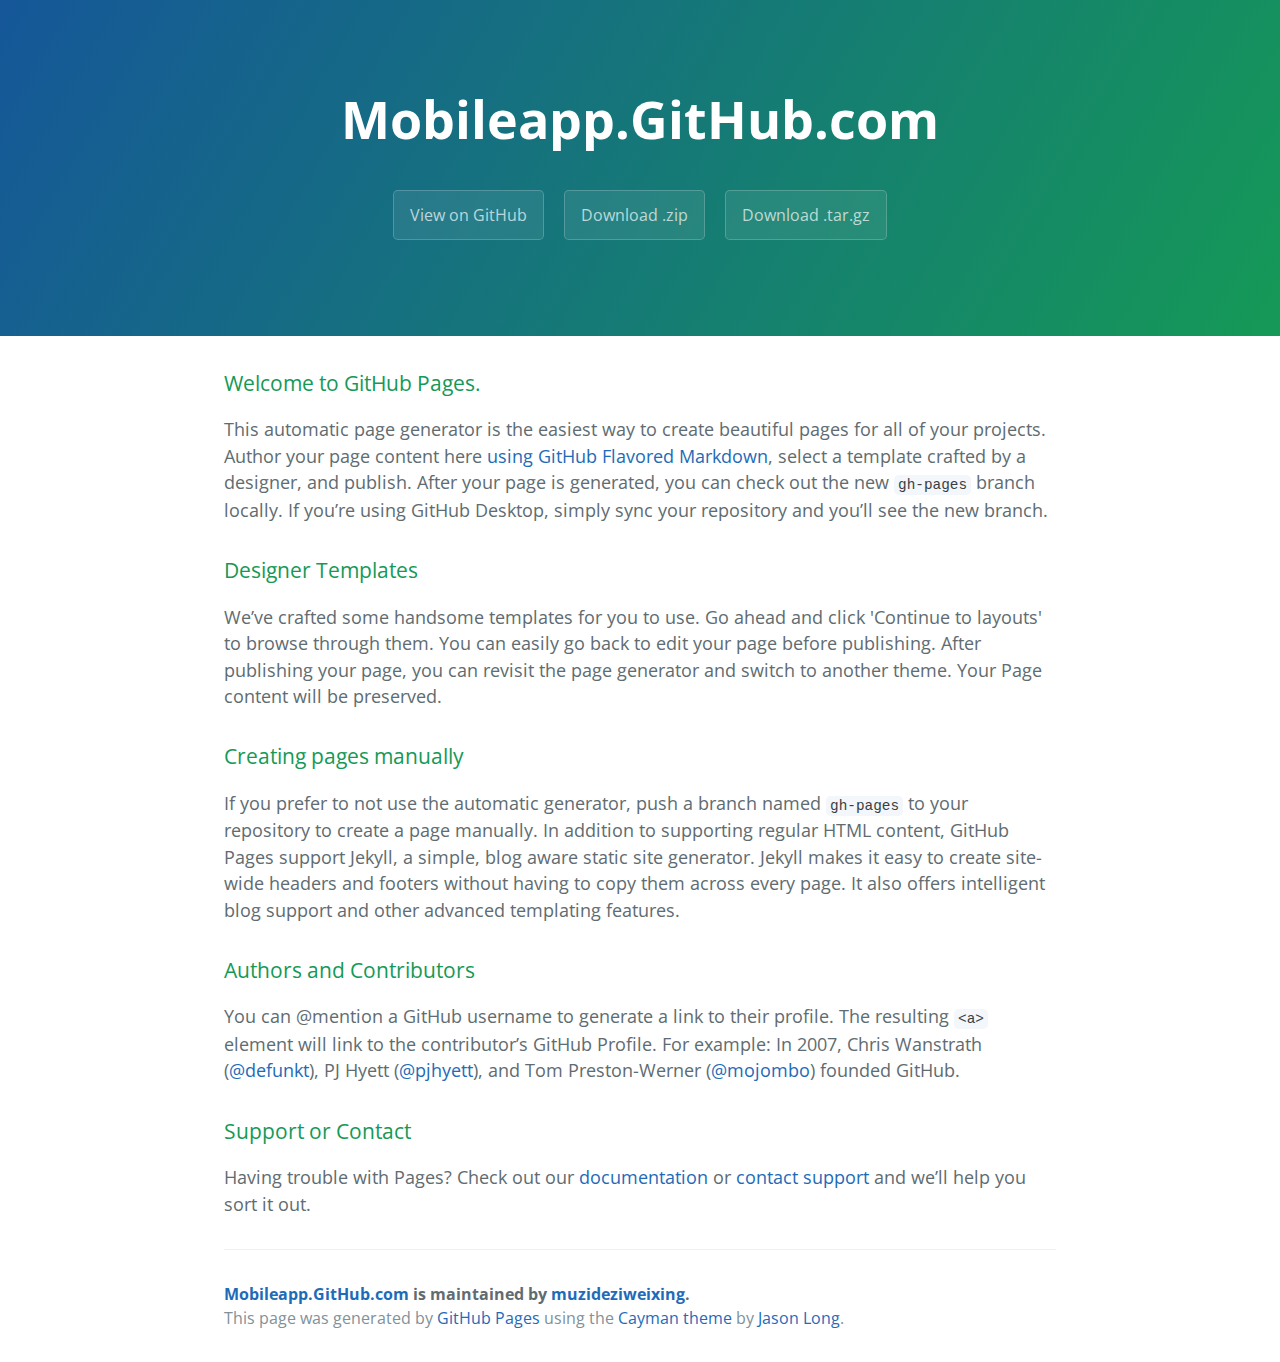
==== index.html @ cd582f94 "Create gh-pages branch via GitHub" ====
<!DOCTYPE html>
<html lang="en-us">
  <head>
    <meta charset="UTF-8">
    <title>Mobileapp.GitHub.com by muzideziweixing</title>
    <meta name="viewport" content="width=device-width, initial-scale=1">
    <link rel="stylesheet" type="text/css" href="stylesheets/normalize.css" media="screen">
    <link href='https://fonts.googleapis.com/css?family=Open+Sans:400,700' rel='stylesheet' type='text/css'>
    <link rel="stylesheet" type="text/css" href="stylesheets/stylesheet.css" media="screen">
    <link rel="stylesheet" type="text/css" href="stylesheets/github-light.css" media="screen">
  </head>
  <body>
    <section class="page-header">
      <h1 class="project-name">Mobileapp.GitHub.com</h1>
      <h2 class="project-tagline"></h2>
      <a href="https://github.com/muzideziweixing/mobileapp.github.com" class="btn">View on GitHub</a>
      <a href="https://github.com/muzideziweixing/mobileapp.github.com/zipball/master" class="btn">Download .zip</a>
      <a href="https://github.com/muzideziweixing/mobileapp.github.com/tarball/master" class="btn">Download .tar.gz</a>
    </section>

    <section class="main-content">
      <h3>
<a id="welcome-to-github-pages" class="anchor" href="#welcome-to-github-pages" aria-hidden="true"><span aria-hidden="true" class="octicon octicon-link"></span></a>Welcome to GitHub Pages.</h3>

<p>This automatic page generator is the easiest way to create beautiful pages for all of your projects. Author your page content here <a href="https://guides.github.com/features/mastering-markdown/">using GitHub Flavored Markdown</a>, select a template crafted by a designer, and publish. After your page is generated, you can check out the new <code>gh-pages</code> branch locally. If you’re using GitHub Desktop, simply sync your repository and you’ll see the new branch.</p>

<h3>
<a id="designer-templates" class="anchor" href="#designer-templates" aria-hidden="true"><span aria-hidden="true" class="octicon octicon-link"></span></a>Designer Templates</h3>

<p>We’ve crafted some handsome templates for you to use. Go ahead and click 'Continue to layouts' to browse through them. You can easily go back to edit your page before publishing. After publishing your page, you can revisit the page generator and switch to another theme. Your Page content will be preserved.</p>

<h3>
<a id="creating-pages-manually" class="anchor" href="#creating-pages-manually" aria-hidden="true"><span aria-hidden="true" class="octicon octicon-link"></span></a>Creating pages manually</h3>

<p>If you prefer to not use the automatic generator, push a branch named <code>gh-pages</code> to your repository to create a page manually. In addition to supporting regular HTML content, GitHub Pages support Jekyll, a simple, blog aware static site generator. Jekyll makes it easy to create site-wide headers and footers without having to copy them across every page. It also offers intelligent blog support and other advanced templating features.</p>

<h3>
<a id="authors-and-contributors" class="anchor" href="#authors-and-contributors" aria-hidden="true"><span aria-hidden="true" class="octicon octicon-link"></span></a>Authors and Contributors</h3>

<p>You can @mention a GitHub username to generate a link to their profile. The resulting <code>&lt;a&gt;</code> element will link to the contributor’s GitHub Profile. For example: In 2007, Chris Wanstrath (<a href="https://github.com/defunkt" class="user-mention">@defunkt</a>), PJ Hyett (<a href="https://github.com/pjhyett" class="user-mention">@pjhyett</a>), and Tom Preston-Werner (<a href="https://github.com/mojombo" class="user-mention">@mojombo</a>) founded GitHub.</p>

<h3>
<a id="support-or-contact" class="anchor" href="#support-or-contact" aria-hidden="true"><span aria-hidden="true" class="octicon octicon-link"></span></a>Support or Contact</h3>

<p>Having trouble with Pages? Check out our <a href="https://help.github.com/pages">documentation</a> or <a href="https://github.com/contact">contact support</a> and we’ll help you sort it out.</p>

      <footer class="site-footer">
        <span class="site-footer-owner"><a href="https://github.com/muzideziweixing/mobileapp.github.com">Mobileapp.GitHub.com</a> is maintained by <a href="https://github.com/muzideziweixing">muzideziweixing</a>.</span>

        <span class="site-footer-credits">This page was generated by <a href="https://pages.github.com">GitHub Pages</a> using the <a href="https://github.com/jasonlong/cayman-theme">Cayman theme</a> by <a href="https://twitter.com/jasonlong">Jason Long</a>.</span>
      </footer>

    </section>

  
  </body>
</html>
---- stylesheets/stylesheet.css ----
* {
  box-sizing: border-box; }

body {
  padding: 0;
  margin: 0;
  font-family: "Open Sans", "Helvetica Neue", Helvetica, Arial, sans-serif;
  font-size: 16px;
  line-height: 1.5;
  color: #606c71; }

a {
  color: #1e6bb8;
  text-decoration: none; }
  a:hover {
    text-decoration: underline; }

.btn {
  display: inline-block;
  margin-bottom: 1rem;
  color: rgba(255, 255, 255, 0.7);
  background-color: rgba(255, 255, 255, 0.08);
  border-color: rgba(255, 255, 255, 0.2);
  border-style: solid;
  border-width: 1px;
  border-radius: 0.3rem;
  transition: color 0.2s, background-color 0.2s, border-color 0.2s; }
  .btn + .btn {
    margin-left: 1rem; }

.btn:hover {
  color: rgba(255, 255, 255, 0.8);
  text-decoration: none;
  background-color: rgba(255, 255, 255, 0.2);
  border-color: rgba(255, 255, 255, 0.3); }

@media screen and (min-width: 64em) {
  .btn {
    padding: 0.75rem 1rem; } }

@media screen and (min-width: 42em) and (max-width: 64em) {
  .btn {
    padding: 0.6rem 0.9rem;
    font-size: 0.9rem; } }

@media screen and (max-width: 42em) {
  .btn {
    display: block;
    width: 100%;
    padding: 0.75rem;
    font-size: 0.9rem; }
    .btn + .btn {
      margin-top: 1rem;
      margin-left: 0; } }

.page-header {
  color: #fff;
  text-align: center;
  background-color: #159957;
  background-image: linear-gradient(120deg, #155799, #159957); }

@media screen and (min-width: 64em) {
  .page-header {
    padding: 5rem 6rem; } }

@media screen and (min-width: 42em) and (max-width: 64em) {
  .page-header {
    padding: 3rem 4rem; } }

@media screen and (max-width: 42em) {
  .page-header {
    padding: 2rem 1rem; } }

.project-name {
  margin-top: 0;
  margin-bottom: 0.1rem; }

@media screen and (min-width: 64em) {
  .project-name {
    font-size: 3.25rem; } }

@media screen and (min-width: 42em) and (max-width: 64em) {
  .project-name {
    font-size: 2.25rem; } }

@media screen and (max-width: 42em) {
  .project-name {
    font-size: 1.75rem; } }

.project-tagline {
  margin-bottom: 2rem;
  font-weight: normal;
  opacity: 0.7; }

@media screen and (min-width: 64em) {
  .project-tagline {
    font-size: 1.25rem; } }

@media screen and (min-width: 42em) and (max-width: 64em) {
  .project-tagline {
    font-size: 1.15rem; } }

@media screen and (max-width: 42em) {
  .project-tagline {
    font-size: 1rem; } }

.main-content :first-child {
  margin-top: 0; }
.main-content img {
  max-width: 100%; }
.main-content h1, .main-content h2, .main-content h3, .main-content h4, .main-content h5, .main-content h6 {
  margin-top: 2rem;
  margin-bottom: 1rem;
  font-weight: normal;
  color: #159957; }
.main-content p {
  margin-bottom: 1em; }
.main-content code {
  padding: 2px 4px;
  font-family: Consolas, "Liberation Mono", Menlo, Courier, monospace;
  font-size: 0.9rem;
  color: #383e41;
  background-color: #f3f6fa;
  border-radius: 0.3rem; }
.main-content pre {
  padding: 0.8rem;
  margin-top: 0;
  margin-bottom: 1rem;
  font: 1rem Consolas, "Liberation Mono", Menlo, Courier, monospace;
  color: #567482;
  word-wrap: normal;
  background-color: #f3f6fa;
  border: solid 1px #dce6f0;
  border-radius: 0.3rem; }
  .main-content pre > code {
    padding: 0;
    margin: 0;
    font-size: 0.9rem;
    color: #567482;
    word-break: normal;
    white-space: pre;
    background: transparent;
    border: 0; }
.main-content .highlight {
  margin-bottom: 1rem; }
  .main-content .highlight pre {
    margin-bottom: 0;
    word-break: normal; }
.main-content .highlight pre, .main-content pre {
  padding: 0.8rem;
  overflow: auto;
  font-size: 0.9rem;
  line-height: 1.45;
  border-radius: 0.3rem; }
.main-content pre code, .main-content pre tt {
  display: inline;
  max-width: initial;
  padding: 0;
  margin: 0;
  overflow: initial;
  line-height: inherit;
  word-wrap: normal;
  background-color: transparent;
  border: 0; }
  .main-content pre code:before, .main-content pre code:after, .main-content pre tt:before, .main-content pre tt:after {
    content: normal; }
.main-content ul, .main-content ol {
  margin-top: 0; }
.main-content blockquote {
  padding: 0 1rem;
  margin-left: 0;
  color: #819198;
  border-left: 0.3rem solid #dce6f0; }
  .main-content blockquote > :first-child {
    margin-top: 0; }
  .main-content blockquote > :last-child {
    margin-bottom: 0; }
.main-content table {
  display: block;
  width: 100%;
  overflow: auto;
  word-break: normal;
  word-break: keep-all; }
  .main-content table th {
    font-weight: bold; }
  .main-content table th, .main-content table td {
    padding: 0.5rem 1rem;
    border: 1px solid #e9ebec; }
.main-content dl {
  padding: 0; }
  .main-content dl dt {
    padding: 0;
    margin-top: 1rem;
    font-size: 1rem;
    font-weight: bold; }
  .main-content dl dd {
    padding: 0;
    margin-bottom: 1rem; }
.main-content hr {
  height: 2px;
  padding: 0;
  margin: 1rem 0;
  background-color: #eff0f1;
  border: 0; }

@media screen and (min-width: 64em) {
  .main-content {
    max-width: 64rem;
    padding: 2rem 6rem;
    margin: 0 auto;
    font-size: 1.1rem; } }

@media screen and (min-width: 42em) and (max-width: 64em) {
  .main-content {
    padding: 2rem 4rem;
    font-size: 1.1rem; } }

@media screen and (max-width: 42em) {
  .main-content {
    padding: 2rem 1rem;
    font-size: 1rem; } }

.site-footer {
  padding-top: 2rem;
  margin-top: 2rem;
  border-top: solid 1px #eff0f1; }

.site-footer-owner {
  display: block;
  font-weight: bold; }

.site-footer-credits {
  color: #819198; }

@media screen and (min-width: 64em) {
  .site-footer {
    font-size: 1rem; } }

@media screen and (min-width: 42em) and (max-width: 64em) {
  .site-footer {
    font-size: 1rem; } }

@media screen and (max-width: 42em) {
  .site-footer {
    font-size: 0.9rem; } }
---- stylesheets/github-light.css ----
/*
The MIT License (MIT)

Copyright (c) 2016 GitHub, Inc.

Permission is hereby granted, free of charge, to any person obtaining a copy
of this software and associated documentation files (the "Software"), to deal
in the Software without restriction, including without limitation the rights
to use, copy, modify, merge, publish, distribute, sublicense, and/or sell
copies of the Software, and to permit persons to whom the Software is
furnished to do so, subject to the following conditions:

The above copyright notice and this permission notice shall be included in all
copies or substantial portions of the Software.

THE SOFTWARE IS PROVIDED "AS IS", WITHOUT WARRANTY OF ANY KIND, EXPRESS OR
IMPLIED, INCLUDING BUT NOT LIMITED TO THE WARRANTIES OF MERCHANTABILITY,
FITNESS FOR A PARTICULAR PURPOSE AND NONINFRINGEMENT. IN NO EVENT SHALL THE
AUTHORS OR COPYRIGHT HOLDERS BE LIABLE FOR ANY CLAIM, DAMAGES OR OTHER
LIABILITY, WHETHER IN AN ACTION OF CONTRACT, TORT OR OTHERWISE, ARISING FROM,
OUT OF OR IN CONNECTION WITH THE SOFTWARE OR THE USE OR OTHER DEALINGS IN THE
SOFTWARE.

*/

.pl-c /* comment */ {
  color: #969896;
}

.pl-c1 /* constant, variable.other.constant, support, meta.property-name, support.constant, support.variable, meta.module-reference, markup.raw, meta.diff.header */,
.pl-s .pl-v /* string variable */ {
  color: #0086b3;
}

.pl-e /* entity */,
.pl-en /* entity.name */ {
  color: #795da3;
}

.pl-smi /* variable.parameter.function, storage.modifier.package, storage.modifier.import, storage.type.java, variable.other */,
.pl-s .pl-s1 /* string source */ {
  color: #333;
}

.pl-ent /* entity.name.tag */ {
  color: #63a35c;
}

.pl-k /* keyword, storage, storage.type */ {
  color: #a71d5d;
}

.pl-s /* string */,
.pl-pds /* punctuation.definition.string, string.regexp.character-class */,
.pl-s .pl-pse .pl-s1 /* string punctuation.section.embedded source */,
.pl-sr /* string.regexp */,
.pl-sr .pl-cce /* string.regexp constant.character.escape */,
.pl-sr .pl-sre /* string.regexp source.ruby.embedded */,
.pl-sr .pl-sra /* string.regexp string.regexp.arbitrary-repitition */ {
  color: #183691;
}

.pl-v /* variable */ {
  color: #ed6a43;
}

.pl-id /* invalid.deprecated */ {
  color: #b52a1d;
}

.pl-ii /* invalid.illegal */ {
  color: #f8f8f8;
  background-color: #b52a1d;
}

.pl-sr .pl-cce /* string.regexp constant.character.escape */ {
  font-weight: bold;
  color: #63a35c;
}

.pl-ml /* markup.list */ {
  color: #693a17;
}

.pl-mh /* markup.heading */,
.pl-mh .pl-en /* markup.heading entity.name */,
.pl-ms /* meta.separator */ {
  font-weight: bold;
  color: #1d3e81;
}

.pl-mq /* markup.quote */ {
  color: #008080;
}

.pl-mi /* markup.italic */ {
  font-style: italic;
  color: #333;
}

.pl-mb /* markup.bold */ {
  font-weight: bold;
  color: #333;
}

.pl-md /* markup.deleted, meta.diff.header.from-file */ {
  color: #bd2c00;
  background-color: #ffecec;
}

.pl-mi1 /* markup.inserted, meta.diff.header.to-file */ {
  color: #55a532;
  background-color: #eaffea;
}

.pl-mdr /* meta.diff.range */ {
  font-weight: bold;
  color: #795da3;
}

.pl-mo /* meta.output */ {
  color: #1d3e81;
}
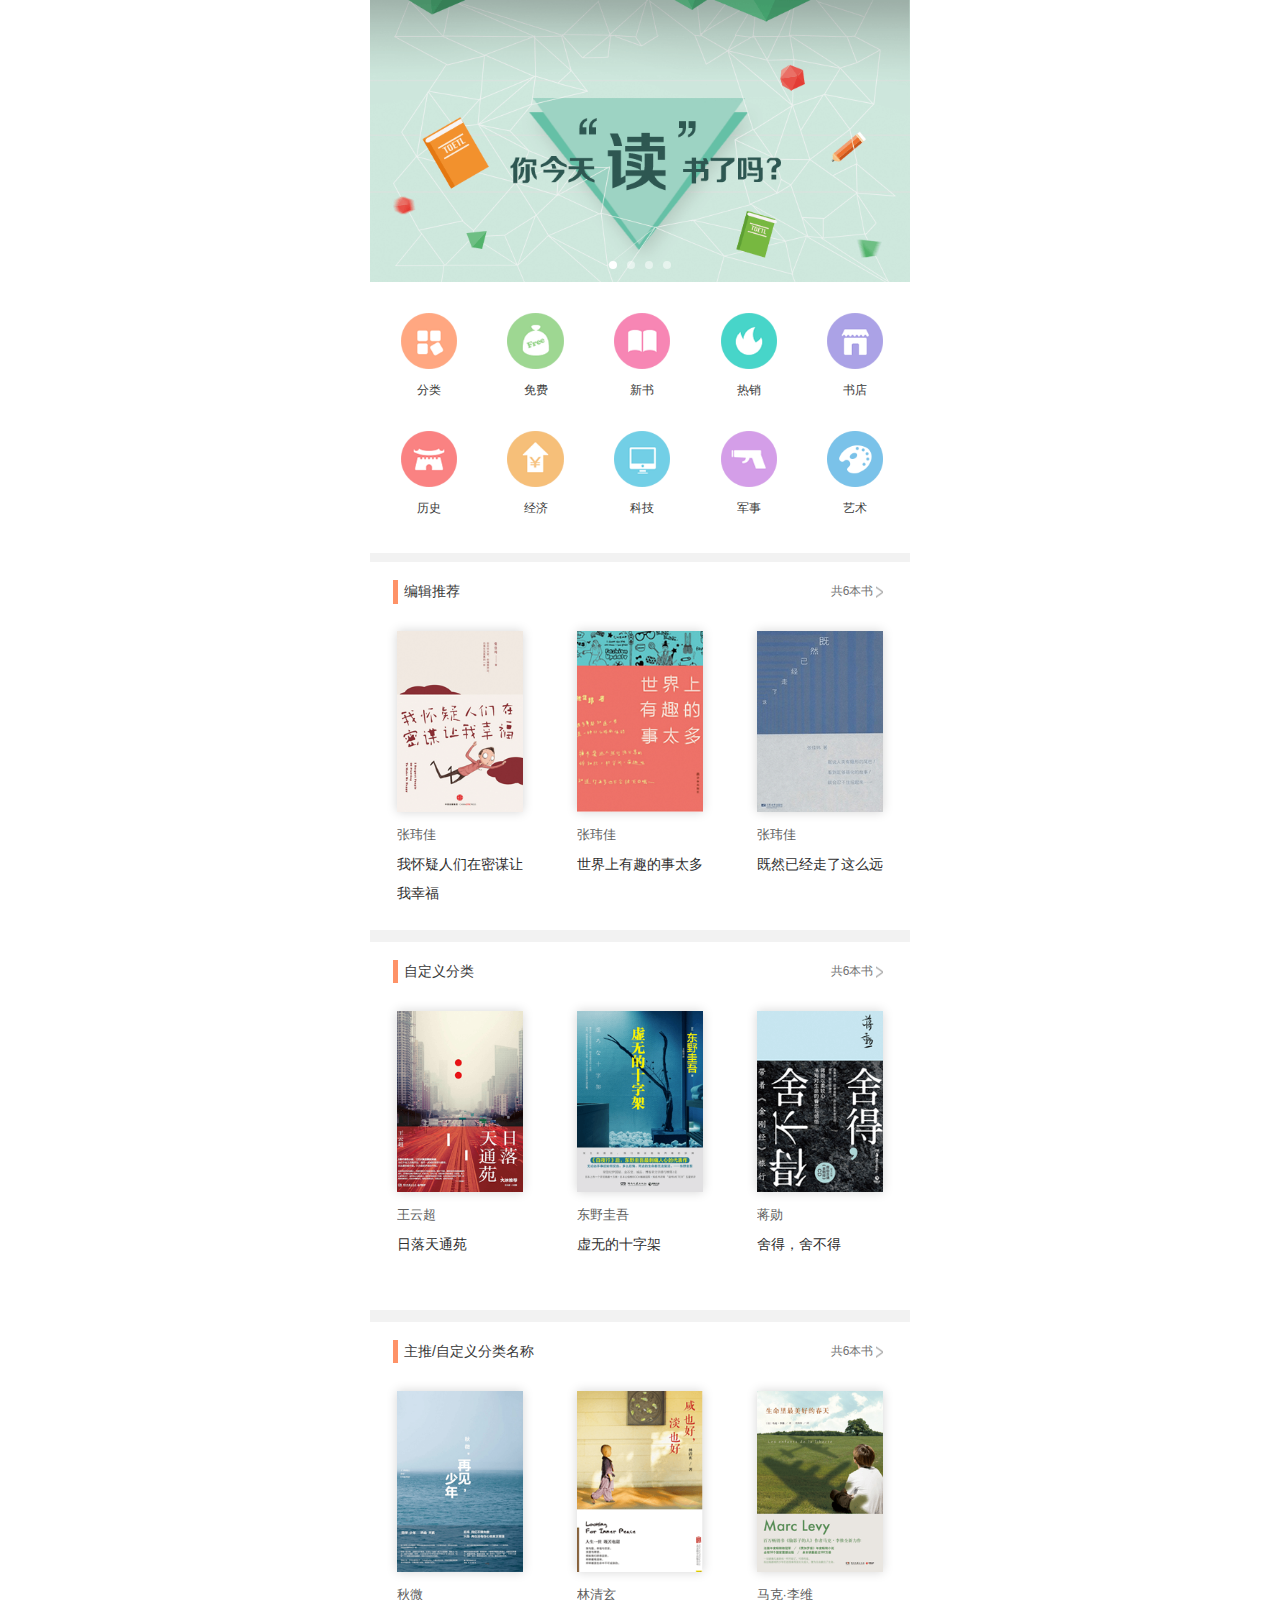
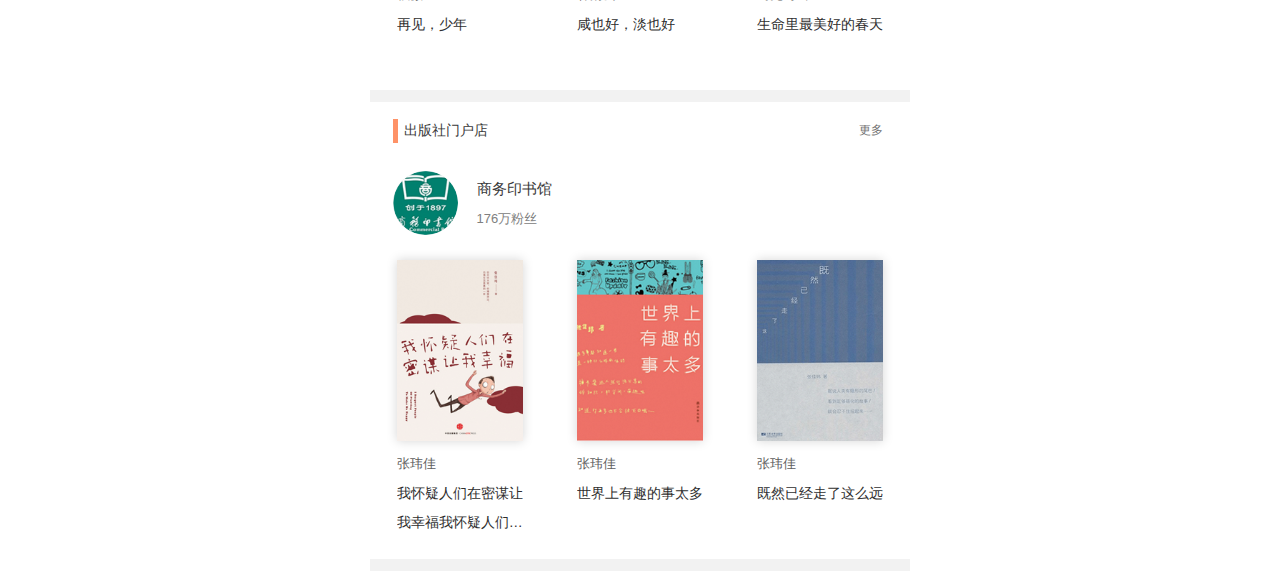
==== commit c43fed6b: "newpage" ====
--- a/index.html
+++ b/index.html
@@ -1,57 +1,292 @@
 <!DOCTYPE html>
-<html lang="en-us">
-  <head>
-    <meta charset="UTF-8">
-    <title>Mobileapp.GitHub.com by muzideziweixing</title>
-    <meta name="viewport" content="width=device-width, initial-scale=1">
-    <link rel="stylesheet" type="text/css" href="stylesheets/normalize.css" media="screen">
-    <link href='https://fonts.googleapis.com/css?family=Open+Sans:400,700' rel='stylesheet' type='text/css'>
-    <link rel="stylesheet" type="text/css" href="stylesheets/stylesheet.css" media="screen">
-    <link rel="stylesheet" type="text/css" href="stylesheets/github-light.css" media="screen">
-  </head>
-  <body>
-    <section class="page-header">
-      <h1 class="project-name">Mobileapp.GitHub.com</h1>
-      <h2 class="project-tagline"></h2>
-      <a href="https://github.com/muzideziweixing/mobileapp.github.com" class="btn">View on GitHub</a>
-      <a href="https://github.com/muzideziweixing/mobileapp.github.com/zipball/master" class="btn">Download .zip</a>
-      <a href="https://github.com/muzideziweixing/mobileapp.github.com/tarball/master" class="btn">Download .tar.gz</a>
-    </section>
-
-    <section class="main-content">
-      <h3>
-<a id="welcome-to-github-pages" class="anchor" href="#welcome-to-github-pages" aria-hidden="true"><span aria-hidden="true" class="octicon octicon-link"></span></a>Welcome to GitHub Pages.</h3>
-
-<p>This automatic page generator is the easiest way to create beautiful pages for all of your projects. Author your page content here <a href="https://guides.github.com/features/mastering-markdown/">using GitHub Flavored Markdown</a>, select a template crafted by a designer, and publish. After your page is generated, you can check out the new <code>gh-pages</code> branch locally. If you’re using GitHub Desktop, simply sync your repository and you’ll see the new branch.</p>
-
-<h3>
-<a id="designer-templates" class="anchor" href="#designer-templates" aria-hidden="true"><span aria-hidden="true" class="octicon octicon-link"></span></a>Designer Templates</h3>
-
-<p>We’ve crafted some handsome templates for you to use. Go ahead and click 'Continue to layouts' to browse through them. You can easily go back to edit your page before publishing. After publishing your page, you can revisit the page generator and switch to another theme. Your Page content will be preserved.</p>
-
-<h3>
-<a id="creating-pages-manually" class="anchor" href="#creating-pages-manually" aria-hidden="true"><span aria-hidden="true" class="octicon octicon-link"></span></a>Creating pages manually</h3>
-
-<p>If you prefer to not use the automatic generator, push a branch named <code>gh-pages</code> to your repository to create a page manually. In addition to supporting regular HTML content, GitHub Pages support Jekyll, a simple, blog aware static site generator. Jekyll makes it easy to create site-wide headers and footers without having to copy them across every page. It also offers intelligent blog support and other advanced templating features.</p>
-
-<h3>
-<a id="authors-and-contributors" class="anchor" href="#authors-and-contributors" aria-hidden="true"><span aria-hidden="true" class="octicon octicon-link"></span></a>Authors and Contributors</h3>
-
-<p>You can @mention a GitHub username to generate a link to their profile. The resulting <code>&lt;a&gt;</code> element will link to the contributor’s GitHub Profile. For example: In 2007, Chris Wanstrath (<a href="https://github.com/defunkt" class="user-mention">@defunkt</a>), PJ Hyett (<a href="https://github.com/pjhyett" class="user-mention">@pjhyett</a>), and Tom Preston-Werner (<a href="https://github.com/mojombo" class="user-mention">@mojombo</a>) founded GitHub.</p>
-
-<h3>
-<a id="support-or-contact" class="anchor" href="#support-or-contact" aria-hidden="true"><span aria-hidden="true" class="octicon octicon-link"></span></a>Support or Contact</h3>
-
-<p>Having trouble with Pages? Check out our <a href="https://help.github.com/pages">documentation</a> or <a href="https://github.com/contact">contact support</a> and we’ll help you sort it out.</p>
-
-      <footer class="site-footer">
-        <span class="site-footer-owner"><a href="https://github.com/muzideziweixing/mobileapp.github.com">Mobileapp.GitHub.com</a> is maintained by <a href="https://github.com/muzideziweixing">muzideziweixing</a>.</span>
-
-        <span class="site-footer-credits">This page was generated by <a href="https://pages.github.com">GitHub Pages</a> using the <a href="https://github.com/jasonlong/cayman-theme">Cayman theme</a> by <a href="https://twitter.com/jasonlong">Jason Long</a>.</span>
-      </footer>
-
-    </section>
-
-  
-  </body>
-</html>
+<html>
+	<head>   
+		<meta http-equiv="Content-Type" content="text/html; charset=utf-8" />
+		<meta name="viewport" content="user-scalable=no, initial-scale=1.0,width=device-width, maximum-scale=1.0"/>
+		<meta name="apple-mobile-web-app-capable" content="yes"/>
+		<meta content="yes" name="apple-touch-fullscreen">
+		<meta name="apple-mobile-web-app-status-bar-style" content="black"> 
+		<meta content="telephone=no,email=no" name="format-detection">
+		<meta http-equiv="Cache-Control" content="no-cache" />     
+		<title>泛媒商城</title>
+		<script src="js/flexible.js" type="text/javascript" charset="utf-8"></script>
+		<link rel="stylesheet" type="text/css" href="css/style.css"/>
+		<link rel="stylesheet" type="text/css" href="css/swiper.css"/> 
+	</head>
+	<body>
+		<div class="view-box">
+			<div class="content main-scroll" >
+				<div class="banner-carousel swiper-container">
+					<div class="swiper-wrapper">
+						<div class="banner-slide swiper-slide">
+							<a href="javascript:viod(0);"><img src="images/banner/bannerImg05.png"></a>
+						</div>
+						<div class="banner-slide swiper-slide">
+							<a href="javascript:viod(0);"><img src="images/banner/bannerImg01.png"></a>
+						</div>
+						<div class="banner-slide swiper-slide">
+							<a href="javascript:viod(0);"><img src="images/banner/bannerImg02.png"></a>
+						</div>
+						<div class="banner-slide swiper-slide">
+							<a href="javascript:viod(0);"><img src="images/banner/bannerImg03.png"></a>
+						</div>
+					</div> 
+					<div class="pagination swiper-pagination-bullets">
+						<span></span>
+						<span></span>
+					</div>
+				</div>
+				<div class="column-box clearfix">
+					<ul>
+						<li>
+							<a href="bookClassify.html">
+								<div class="column-bg">
+									<img src="images/column/columnImg01.png" />
+								</div>
+								<p>分类</p>
+							</a>
+						</li>
+						<li>
+							<a href="freeBook.html">
+								<div class="column-bg">
+									<img src="images/column/columnImg02.png" />
+								</div>
+								<p>免费</p>
+							</a>
+						</li>
+						<li>
+							<a href="newBook.html">
+								<div class="column-bg">
+									<img src="images/column/columnImg03.png" />
+								</div>
+								<p>新书</p>
+							</a>
+						</li>
+						<li>
+							<a href="hotSale.html">
+								<div class="column-bg">
+									<img src="images/column/columnImg04.png" />
+								</div>
+								<p>热销</p>
+							</a>
+						</li>
+						<li>
+							<a href="store.html">
+								<div class="column-bg">
+									<img src="images/column/columnImg05.png" />
+								</div>
+								<p>书店</p>
+							</a>
+						</li>
+						<li>
+							<a href="dataNone.html">
+								<div class="column-bg">
+									<img src="images/column/columnImg06.png" />
+								</div>
+								<p>历史</p>
+							</a>
+						</li>
+						<li>
+							<a href="dataNone.html">
+								<div class="column-bg">
+									<img src="images/column/columnImg07.png" />
+								</div>
+								<p>经济</p>
+							</a>
+						</li>
+						<li>
+							<a href="dataNone.html">
+								<div class="column-bg">
+									<img src="images/column/columnImg08.png" />
+								</div>
+								<p>科技</p>
+							</a>
+						</li>
+						<li>
+							<a href="dataNone.html">
+								<div class="column-bg">
+									<img src="images/column/columnImg09.png" />
+								</div>
+								<p>军事</p>
+							</a>
+						</li>
+						<li>
+							<a href="dataNone.html">
+								<div class="column-bg">
+									<img src="images/column/columnImg10.png" />
+								</div>
+								<p>艺术</p>
+							</a>
+						</li>
+					</ul>
+				</div>
+				<div class="edit-recom-a">
+					<div class="edit-a-title">
+						<h5>编辑推荐</h5>
+						<a href="javascript:void(0);">共6本书</a>
+					</div>
+					<div class="edit-list clearfix">
+						<ul>
+							<li>
+								<a href="javascript:void(0);">
+									<div class="book-bg">
+										<img src="images/book/book01.png" />
+									</div>
+									<span>张玮佳</span>
+									<p>我怀疑人们在密谋让我幸福</p>
+								</a>
+							</li>
+							<li>
+								<a href="javascript:void(0);">
+									<div class="book-bg">
+										<img src="images/book/book02.png" />
+									</div>
+									<span>张玮佳</span>
+									<p>世界上有趣的事太多</p>
+								</a>
+							</li>
+							<li>
+								<a href="javascript:void(0);">
+									<div class="book-bg">
+										<img src="images/book/book03.png" />
+									</div>
+									<span>张玮佳</span>
+									<p>既然已经走了这么远</p>
+								</a>
+							</li>
+						</ul>
+					</div>
+				</div>
+				<div class="edit-recom-a">
+					<div class="edit-a-title">
+						<h5>自定义分类</h5>
+						<a href="javascript:void(0);">共6本书</a>
+					</div>
+					<div class="edit-list clearfix">
+						<ul>
+							<li>
+								<a href="javascript:void(0);">
+									<div class="book-bg">
+										<img src="images/book/book04.png" />
+									</div>
+									<span>王云超</span>
+									<p>日落天通苑</p>
+								</a>
+							</li>
+							<li>
+								<a href="javascript:void(0);">
+									<div class="book-bg">
+										<img src="images/book/book05.png" />
+									</div>
+									<span>东野圭吾</span>
+									<p>虚无的十字架</p>
+								</a>
+							</li>
+							<li>
+								<a href="javascript:void(0);">
+									<div class="book-bg">
+										<img src="images/book/book06.png" />
+									</div>
+									<span>蒋勋</span>
+									<p>舍得，舍不得</p>
+								</a>
+							</li>
+						</ul>
+					</div>
+				</div>
+				<div class="edit-recom-a">
+					<div class="edit-a-title">
+						<h5>主推/自定义分类名称</h5>
+						<a href="javascript:void(0);">共6本书</a>
+					</div>
+					<div class="edit-list clearfix">
+						<ul>
+							<li>
+								<a href="javascript:void(0);">
+									<div class="book-bg">
+										<img src="images/book/book07.png" />
+									</div>
+									<span>秋微</span>
+									<p>再见，少年</p>
+								</a>
+							</li>
+							<li>
+								<a href="javascript:void(0);">
+									<div class="book-bg">
+										<img src="images/book/book08.png" />
+									</div>
+									<span>林清玄</span>
+									<p>咸也好，淡也好</p>
+								</a>
+							</li>
+							<li>
+								<a href="javascript:void(0);">
+									<div class="book-bg">
+										<img src="images/book/book09.png" />
+									</div>
+									<span>马克·李维</span>
+									<p>生命里最美好的春天</p>
+								</a>
+							</li>
+						</ul>
+					</div>
+				</div>
+				<div class="edit-recom-b">
+					<div class="edit-b-title">
+						<h5>出版社门户店</h5>
+						<a href="javascript:void(0);">更多</a>
+					</div>
+					<div class="publisher-b">
+						<div class="publisher-bg">
+							<img src="images/logo/logo01.png" />
+						</div>
+						<div class="publisher-b-info">
+							<p>商务印书馆</p>
+							<a>176万粉丝</a>
+						</div>
+					</div>
+					<div class="edit-list clearfix">
+						<ul>
+							<li>
+								<a href="javascript:void(0);">
+									<div class="book-bg">
+										<img src="images/book/book01.png" />
+									</div>
+									<span>张玮佳</span>
+									<p>我怀疑人们在密谋让我幸福我怀疑人们在密谋让我幸福</p>
+								</a>
+							</li>
+							<li>
+								<a href="javascript:void(0);">
+									<div class="book-bg">
+										<img src="images/book/book02.png" />
+									</div>
+									<span>张玮佳</span>
+									<p>世界上有趣的事太多</p>
+								</a>
+							</li>
+							<li>
+								<a href="javascript:void(0);">
+									<div class="book-bg">
+										<img src="images/book/book03.png" />
+									</div>
+									<span>张玮佳</span>
+									<p>既然已经走了这么远</p>
+								</a>
+							</li>
+						</ul>
+					</div>
+				</div>
+			</div>
+		</div>
+		<script src="js/swiper.min.js" type="text/javascript" charset="utf-8"></script>
+		<script type="text/javascript">
+			var mySwiper = new Swiper('.swiper-container',{
+			    loop: true,
+			    pagination: '.pagination',
+    			paginationClickable: '.pagination',
+			});  
+			setInterval("mySwiper.slideNext()", 2000);
+		</script>
+	</body>
+</html>--- a/css/style.css
+++ b/css/style.css
@@ -0,0 +1,160 @@
+@charset 'UTF-8';
+/*cssReset*/
+html{ color: #000; /*background: #f2f2f2;*/ -webkit-text-size-adjust: 100%; -ms-text-size-adjust: 100%}
+article,aside,blockquote,body,button,code,dd,details,div,dl,dt,fieldset,figcaption,figure,footer,form,h1,h2,h3,h4,h5,h6,header,hgroup,hr,input,legend,li,menu,nav,ol,p,pre,section,td,textarea,th,ul { margin: 0; padding: 0; -webkit-tap-highlight-color: rgba(0,0,0,0); -webkit-touch-callout:none; -webkit-user-select:none; -khtml-user-select:none; -moz-user-select:none; -ms-user-select:none; user-select:none;}
+input,select,textarea { font-size: 100%; }
+table { border-collapse: collapse; border-spacing: 0; }
+fieldset,img { border: 0; }
+abbr,acronym { border: 0; font-variant: normal; }
+del { text-decoration: line-through; }
+address,caption,cite,code,dfn,em,th,var { font-style: normal; font-weight: 500; }
+ol,ul { list-style: none; }
+caption,th { text-align: left; }
+h1,h2,h3,h4,h5,h6 { font-size: 100%; font-weight: 500;}
+q:after,q:before { content: ''; }
+sub,sup { font-size: 75%; line-height: 0; position: relative; vertical-align: baseline; }
+a,ins { text-decoration: none; }
+body{ font-family: "Helvetica Neue",Helvetica,Arial,sans-serif; }
+/*clearfix*/
+.clearfix:before, .clearfix:after { content:""; display:table; }
+.clearfix:after { clear:both; overflow:hidden;}
+.clearfix { zoom:1;}
+.view-box{ width: 100%; /*height: auto; overflow: auto; -webkit-overflow-scrolling:touch;*/ }
+/*#main-scroll{ overflow: scroll; -webkit-overflow-scrolling: touch; -webkit-transform: translate3d(0,0,0)}*/
+.content{ width: 10rem; margin: 0 auto; height: auto;}
+.banner-carousel{width: 100%; height: 5.2267rem;}
+.banner-slide{ display: block; width: 10rem; height: 100%; float: left; background: #f0f0f0;}
+.banner-slide a{ display: block; width: 100%; height: 100%; vertical-align: middle; overflow: hidden;}
+.banner-slide img{ width: 100%; height: 100%; border: 0;}
+/*column-box*/
+.column-box{ width: 10rem; height: auto; padding-top: 0.24rem; padding-bottom: 0.4267rem; background: #fff; border-bottom: 9px solid #f2f2f2;}
+.column-box ul{ box-sizing: border-box; width: 100%; height: 100%; padding-left: 0.1067rem; }
+.column-box ul li{ box-sizing: border-box; width: 1.9733rem; padding: 0.3333rem 0.4667rem 0 0.4667rem; float: left;}
+.column-box ul li a{ display: block;}
+.column-bg{ background: #f0f0f0; width: 1.04rem; height: 1.04rem; border-radius: 0.52rem;}
+.column-box ul li img{ width: 100%;}
+.column-box ul li p{ width: 100%; height: 0.8rem; line-height: 0.8rem; text-align: center; font-size: 12px; color: #393939;}
+/*edit-recom-a*/
+.edit-recom-a{ width: 10rem; background: #fff; border-bottom: 12px solid #f2f2f2;}
+.edit-a-title{ box-sizing: border-box; width: 10rem; height: 1.28rem; padding: 0.3333rem 0.4933rem 0.4267rem 0.4267rem; position: relative;}
+.edit-a-title h5{ width: 5.3333rem; height: 0.44rem; line-height: 0.44rem; border-left: 5px solid #fe9267; padding-left: 6px; font-size: 14px; color: #393939; font-weight: normal; overflow: hidden; white-space: nowrap; text-overflow: ellipsis; } 
+.edit-a-title a{ display: block; height: 0.44rem; line-height: 0.44rem; position: absolute; right: 0.4933rem; top: 0.3333rem; color: #717171; font-size: 12px; background: url(../images/editMorebg.png) right center no-repeat; background-size: auto 50%; padding-right: 10px;}
+.edit-list{ width: 100%; height: auto; background: #fff;}
+.edit-list ul{ width: 100%;}
+.edit-list ul li{ box-sizing: border-box; width: 3.3333rem; padding-left: 0.4933rem; padding-right: 0.4933rem;  padding-bottom: 0.4rem;  float: left;}
+.edit-list ul li a{ display: block; width: 100%; height: 100%;}
+.book-bg{ width: inherit; height: 3.36rem; background: #f0f0f0; box-shadow: 0 0 10px #d5d5d5;}
+.edit-list ul li img{ width: inherit; height: inherit;}
+.edit-list ul li span{ width: 100%; color: #5e5e5e; font-size: 13px; height: 0.5333rem; line-height: 0.5333rem; padding-top: 0.16rem; display: block; overflow: hidden; white-space: nowrap; text-overflow: ellipsis;}
+.edit-list ul li p{ width: 100%; color: #2f2f2f; font-size: 14px; height: 1.08rem; line-height: 0.54rem; overflow: hidden; word-wrap: break-word; word-break: break-all; text-overflow: ellipsis; display: -webkit-box; -webkit-line-clamp: 2; -webkit-box-orient: vertical;}
+/*edit-recom-b*/
+.edit-recom-b{ width: 10rem; background: #fff; border-bottom: 12px solid #f2f2f2;}
+.edit-b-title{ box-sizing: border-box; width: 10rem; height: 1.28rem; padding: 0.3333rem 0.4933rem 0.4267rem 0.4267rem; position: relative;}
+.edit-b-title h5{ width: 5.3333rem; height: 0.44rem; line-height: 0.44rem; border-left: 5px solid #fe9267; padding-left: 6px; font-size: 14px; color: #393939; font-weight: normal; overflow: hidden; white-space: nowrap; text-overflow: ellipsis;} 
+.edit-b-title a{ display: block; height: 0.44rem; line-height: 0.44rem; position: absolute; right: 0.4933rem; top: 0.3333rem; color: #717171; font-size: 12px; }
+.publisher-b { box-sizing: border-box; width: 10rem; height: 1.6533rem; padding-bottom: 0.4533rem; padding-left: 0.4267rem;}
+.publisher-bg{ width: 1.2000rem; height: 1.2000rem; float: left; background: #f0f0f0; border-radius: 50%; overflow: hidden;}
+.publisher-bg img{ width: auto; height: 100%;}
+.publisher-b-info{ float: left; height: 100%; padding-left: 0.3467rem;}
+.publisher-b-info p{ width: 6.9333rem; height: 0.5733rem; line-height: 0.5733rem; font-size: 15px; color: #393939; padding-top: 0.0667rem; overflow : hidden; white-space: nowrap; text-overflow: ellipsis;}
+.publisher-b-info a{ height: 0.5067rem; line-height: 0.5067rem; font-size: 13px; color: #808080; }
+/*classiy-head*/
+.classiy-head{ width: 100%; height: 43px;line-height: 43px; overflow: hidden; background: #f2f2f2; border-bottom: 1px solid #dbdbdb; box-shadow: 0 0 1px #dbdbdb; -webkit-box-sizing: border-box; box-sizing: border-box;}
+.classiy-head h3{ width: 5.3334rem; height: 43px;line-height: 43px; font-size: 18px; margin: 0 auto; font-weight: normal; color: #424242; float: left; padding-left: 1.2933rem; overflow: hidden; white-space: nowrap; text-overflow: ellipsis; }
+.classiy-head h4{ width: 5.3334rem; height: 43px;line-height: 43px; font-size: 18px; margin: 0 auto; font-weight: normal; color: #424242; text-align: center; float: left; padding-left: 1.2933rem; overflow: hidden; white-space: nowrap; text-overflow: ellipsis; }
+.classiy-head h3 em,.classiy-head h4 em{ font-weight: normal;}
+.classiy-head a{ height: 100%; display: block;}
+.return,.return:visited,.return:link,.return:active{ width: 1.1333rem; background: url(../images/header_return_bg.png) center center no-repeat; background-size: auto 40%; float: left; }
+.menu,.menu:visited,.menu:link,.menu:active{ width: 1.3733rem; background: url(../images/menu.png) center center no-repeat; background-size: auto 40%; float: right;}
+/*classiy-list*/
+.classiy-list{ width: 10rem; margin: 0 auto;}
+.classiy-list ul{ width: 100%; padding: 0 0.3733rem 0.32rem 0.3733rem; -webkit-box-sizing: border-box; box-sizing: border-box;}
+.classiy-list ul li{ width: 4.4933rem; height: auto; float: left; padding-top: 0.28rem;}
+.classiy-list ul li:nth-child(2n+1){margin-right: 0.2667rem;}
+.classiy-list ul li a{ width: 100%; display: block; -webkit-box-sizing: border-box; box-sizing: border-box;}
+.classiy-list ul li .img-bg{ width: inherit; height: 2.5733rem; border:1px solid #dedede; background: #f0f0f0; box-sizing: border-box;}
+.classiy-list ul li img{ width: inherit; height: 100%;}
+.classiy-list ul li p{ height: 0.48rem; line-height: 0.48rem; color: #3d3d3d; font-size: 14px; padding-top: 0.16rem; overflow : hidden; white-space: nowrap; text-overflow: ellipsis;}
+.classiy-list ul li span{ height: 0.4267rem; line-height: 0.4267rem; color: #aeaeae; display: inline-block; font-size: 12px;}
+/*menu-list*/
+.menu-list{ width: 100%; height: 0; background: #f8f8f8; padding: 0.52rem 0 0.52rem 0.4rem; position: fixed; top: 45px; left: 0; z-index: 999; -webkit-box-sizing: border-box; box-sizing: border-box;}
+.menu-list.annimate{ height: auto; }
+.menu-list ul li{ width: auto; height: 0.7467rem; line-height: 0.7467rem; border: 1px solid #b4b4b4; -webkit-border-radius: 4px; border-radius: 4px; float: left; margin-right: 0.2667rem; margin-bottom: 0.44rem; padding: 0 0.4rem; color: #393939; font-size: 14px;}
+.menu-list ul li a{ padding-left: 0.1334rem; color: #9d9d9d; font-size: 12px;}
+.bg{ width: 100%; height: 100%; background: rgba(0,0,0,.7); position: fixed; left: 0; top: 0; z-index: 997; }
+/*detail-list*/
+.detail-list{ width: 100%; margin: 0 auto;}
+.detail-list dl,.detail-list dl dt,.detail-list dl dd{ float: left;}
+.detail-list dl{ width: 100%; padding: 15px 0 12px 0; border-bottom: 1px solid #f3f3f3; -webkit-box-sizing: border-box; box-sizing: border-box;}
+.detail-list dl dt{ width: 16.5%; height: 2.3334rem; background: #f0f0f0; box-shadow: 0 0 10px #b3afaf; margin-left: 4.3%; margin-right: 5%;}
+.detail-list dl dt img{ width: 100%; height: 100%; }
+.detail-list dl dd{ width: 72%; height: 2.3334rem; padding-top: 0.0267rem; margin-right: 2.2%; }
+.detail-list dl dd h5,.detail-list dl dd a{ overflow: hidden; white-space: nowrap; text-overflow: ellipsis;}
+.detail-list dl dd h5{ width: 100%; height: 0.44rem; line-height: 0.44rem; font-size: 14px; color: #5a5a5a; font-weight: normal;}
+.detail-list dl dd .hot-title{ width: 100%; height: 0.44rem;}
+.detail-list dl dd .hot-title h5{ /*width: 71.8518%;*/ width: 66.6667%; float: left;}
+.detail-list dl:nth-child(-n+3) dd .hot-title h5{ width: auto; max-width: 68.5185%; background: url(../images/hotBg.png) right center no-repeat; padding-right: 7%; background-size: auto 80%; -webkit-box-sizing: border-box; box-sizing: border-box;}
+.detail-list dl dd .hot-title a{ width: 70px; height: 0.44rem; line-height: 0.44rem; -webkit-box-sizing: border-box; box-sizing: border-box; display: block; float: right; color: #a9a9a9; font-size: 10px; border: 1px solid #d0d0d0; border-radius: 0.22rem; text-align: center; /*width: 25.9259%;*/ }
+.detail-list dl dd a{ width: 100%; height: 0.7734rem; line-height: 0.7734rem; font-size: 12px; color: #959595; display: block;}
+.detail-list dl dd a:hover,.detail-list dl dd a:link,.detail-list dl dd a:active{ text-decoration: none; }
+.detail-list dl dd p{ width: 100%; line-height: 18px; font-size: 13px; color: #747474; overflow : hidden; word-wrap: break-word; word-break: break-all; text-overflow: ellipsis; display: -webkit-box; -webkit-line-clamp: 2; -webkit-box-orient: vertical;}
+/*flex-text*/
+.flex-text{ width: 100%; height: 0.9333rem;  background: rgba(67,67,67,.7); position: fixed; top: 0; z-index: 2;}
+.flex-text a{ width: 80%; height: 0.9333rem; line-height: 0.9333rem; margin-left: 10%; text-align: center; display: block; float: left; color: #fff; font-size: 12px; overflow : hidden; white-space: nowrap; text-overflow: ellipsis;}
+.flex-text span{ display: block; float: left; background: url(../images/closeBg.png) center center no-repeat; margin-left: 2.4%; width: 0.26667rem; height: 100%; background-size: 100% auto;}
+/*data-none*/
+.data-none{ width: 100%; height:auto; margin: 0 auto; text-align: center; padding-top: 2.1866rem;}
+.data-none img{ width: auto; height: 2rem;}
+.data-none p{ text-align: center; color: #969696; font-size: 14px; padding-top: 0.6133rem; line-height: 0.8533rem;}
+/*publisher*/
+.store-content{ width: 10rem; padding-left: 0.4rem; -webkit-box-sizing: border-box; box-sizing: border-box; overflow: hidden;}
+.store-title{ width: 100%; height: 1.68rem; padding-bottom: 0.4000rem; padding-top: 0.4000rem; -webkit-box-sizing: border-box; box-sizing: border-box;}
+.store-bg{ width: 0.88rem; height: 0.88rem; float: left; background: #f0f0f0; border-radius: 50%; overflow: hidden;}
+.store-bg img{ width: auto; height: 100%;}
+.store-info{ float: left; height: 100%; padding-left: 0.2133rem;}
+.store-info p{ width: 6.6666rem; height: 0.4933rem; line-height: 0.4933rem; font-size: 15px; color: #414141; overflow : hidden; white-space: nowrap; text-overflow: ellipsis;}
+.store-info a{ height: 0.3866rem; line-height: 0.3866rem; font-size: 12px; color: #8b8b8b; }
+.store-in{ width: 0.9333rem; height: 100%; background: url(../images/storeInBg.png) center center no-repeat; float: right; background-size: auto 40%;}
+.store-book-list{ width: 100%; height: 2.32rem; border-bottom: 1px solid #e0e0e0; padding-bottom: 0.44rem;}
+.store-book-list .store-container{ width: 100%; height: 100%; overflow: visible;}
+.store-book-list .swiper-slide{ width: 83.3333%; height: 100%; }
+.store-book-list dl{ width: 100%; height: 100%; }
+.store-book-list dl dt{ width: 1.6111rem; height: 100%; float: left; background: #f0f0f0; box-shadow: 0 0 10px #b3afaf;}
+.store-book-list dl dt img{ width: inherit; height: 100%;}
+.store-book-list dl dd{ width: 6rem; height: 100%; float: left; padding-left: 0.3333rem;}
+.store-book-list dl dd h6{ width: 100%; height: 0.5733rem; line-height: 0.5733rem; overflow: hidden; white-space: nowrap; text-overflow: ellipsis; color: #363636; font-size: 14px; padding-top: 0.04rem; font-weight: normal;}
+.store-book-list dl dd span{ width: 100%; height: 0.5466rem; line-height: 0.5466rem; font-size: 13px; color: #616161; overflow: hidden; white-space: nowrap; text-overflow: ellipsis; display: block;}
+.store-book-list dl dd p{ width: 100%; height: 36px; line-height: 18px; overflow : hidden; text-overflow: ellipsis; display: -webkit-box; -webkit-line-clamp: 2; -webkit-box-orient: vertical; font-size: 13px; color: #616161; padding-top: 0.08rem;}
+
+
+
+
+
+
+
+
+
+
+
+
+
+
+
+
+
+
+
+
+
+
+
+
+
+
+
+
+
+
+
+
+
